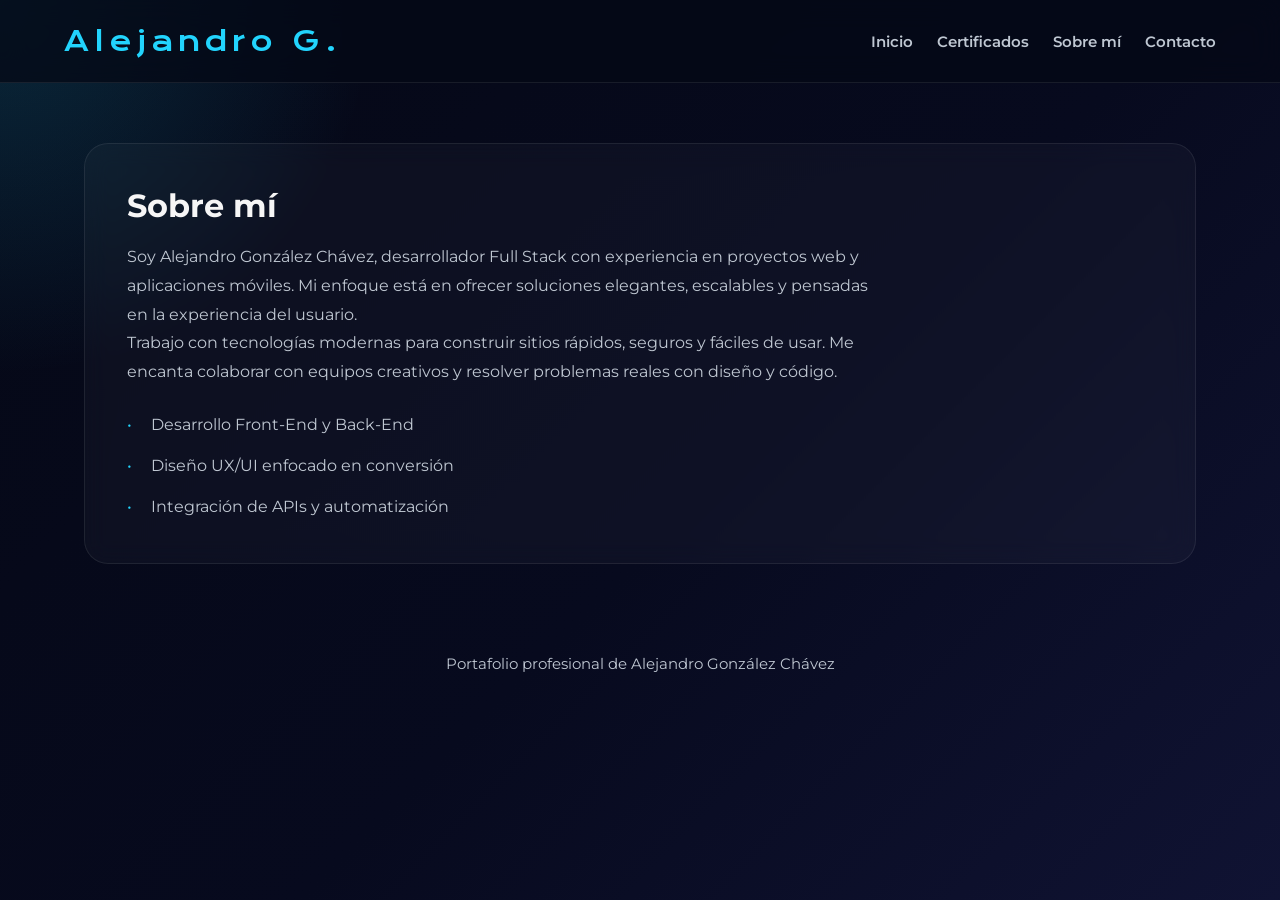
==== about.html @ f38d643a "Initial portfolio upload" ====
<!DOCTYPE html>
<html lang="es">

<head>
    <meta charset="UTF-8">
    <meta name="viewport" content="width=device-width, initial-scale=1.0">
    <title>Sobre mí | Alejandro González Chávez</title>
    <link rel="stylesheet" href="./css/style-portafolio.css">
</head>

<body>
    <header class="header">
        <div class="header-container">
            <a class="brand" href="index.html">Alejandro G.</a>
            <nav class="header-menu">
                <a class="header-menu-link" href="index.html">Inicio</a>
                <a class="header-menu-link" href="certificados.html">Certificados</a>
                <a class="header-menu-link" href="about.html">Sobre mí</a>
                <a class="header-menu-link" href="index.html#contacto">Contacto</a>
            </nav>
        </div>
    </header>

    <main>
        <section class="acerca">
            <h2>Sobre mí</h2>
            <p>Soy Alejandro González Chávez, desarrollador Full Stack con experiencia en proyectos web y aplicaciones móviles. Mi enfoque está en ofrecer soluciones elegantes, escalables y pensadas en la experiencia del usuario.</p>
            <p>Trabajo con tecnologías modernas para construir sitios rápidos, seguros y fáciles de usar. Me encanta colaborar con equipos creativos y resolver problemas reales con diseño y código.</p>
            <ul>
                <li>Desarrollo Front-End y Back-End</li>
                <li>Diseño UX/UI enfocado en conversión</li>
                <li>Integración de APIs y automatización</li>
            </ul>
        </section>
    </main>

    <footer class="footer">
        <p>Portafolio profesional de Alejandro González Chávez</p>
    </footer>
</body>

</html>
---- css/style-portafolio.css ----
@import url('https://fonts.googleapis.com/css2?family=Krona+One&family=Montserrat:wght@400;500;600;700;800&display=swap');

:root {
    --bg-primary: #050816;
    --bg-secondary: #101333;
    --surface: rgba(255, 255, 255, 0.06);
    --text-primary: #f6f6f6;
    --text-secondary: #bfc7d2;
    --accent: #22d4fd;
    --accent-strong: #44e0ff;
    --border: rgba(255, 255, 255, 0.12);
    --radius: 24px;
    --shadow: 0 22px 70px rgba(0, 0, 0, 0.35);
    --font-sans: 'Montserrat', sans-serif;
    --font-display: 'Krona One', sans-serif;
}

* {
    margin: 0;
    padding: 0;
    box-sizing: border-box;
}

html {
    scroll-behavior: smooth;
}

body {
    min-height: 100vh;
    font-family: var(--font-sans);
    background: radial-gradient(circle at top left, rgba(34, 212, 253, 0.16), transparent 24%),
        linear-gradient(135deg, #050816 0%, #070a1e 55%, #101333 100%);
    color: var(--text-primary);
}

a {
    color: inherit;
    text-decoration: none;
}

img {
    max-width: 100%;
    display: block;
}

button,
input,
textarea,
a {
    outline: none;
}

.header {
    width: 100%;
    padding: 24px 5%;
    position: sticky;
    top: 0;
    z-index: 10;
    backdrop-filter: blur(14px);
    background: rgba(5, 8, 22, 0.75);
    border-bottom: 1px solid rgba(255, 255, 255, 0.08);
}

.header-container {
    max-width: 1240px;
    margin: 0 auto;
    display: flex;
    align-items: center;
    justify-content: space-between;
    gap: 20px;
}

.brand {
    font-family: var(--font-display);
    font-size: 1.7rem;
    letter-spacing: 0.18em;
    color: var(--accent);
}

.header-menu {
    display: flex;
    flex-wrap: wrap;
    gap: 24px;
    align-items: center;
}

.header-menu-link {
    font-size: 0.95rem;
    font-weight: 600;
    color: var(--text-secondary);
    transition: color 0.25s ease;
}

.header-menu-link:hover {
    color: var(--accent);
}

main {
    max-width: 1240px;
    margin: 0 auto;
    padding: 60px 5% 60px;
    display: flex;
    flex-direction: column;
    gap: 64px;
}

.hero {
    display: grid;
    grid-template-columns: 1.1fr 0.9fr;
    align-items: center;
    gap: 64px;
}

.hero-texto {
    display: flex;
    flex-direction: column;
    gap: 24px;
}

.hero-rol {
    color: var(--accent);
    font-weight: 700;
    letter-spacing: 0.16em;
    text-transform: uppercase;
    font-size: 0.9rem;
}

.hero h1 {
    font-size: clamp(2.8rem, 4vw, 4.8rem);
    line-height: 1.05;
    font-family: var(--font-display);
    letter-spacing: -0.04em;
}

.hero h1 strong {
    color: var(--accent);
}

.hero-texto p {
    max-width: 680px;
    color: var(--text-secondary);
    font-size: 1.05rem;
    line-height: 1.85;
}

.hero-botones {
    display: flex;
    flex-wrap: wrap;
    gap: 18px;
}

.boton {
    display: inline-flex;
    align-items: center;
    justify-content: center;
    min-width: 180px;
    padding: 14px 24px;
    border-radius: 999px;
    font-weight: 700;
    transition: transform 0.3s ease, background 0.3s ease;
}

.boton-principal {
    background: var(--accent);
    color: #050816;
}

.boton-secundario {
    border: 1px solid rgba(255, 255, 255, 0.18);
    color: var(--text-primary);
    background: rgba(255, 255, 255, 0.05);
}

.boton:hover {
    transform: translateY(-2px);
}



.hero-destacados {
    display: grid;
    grid-template-columns: repeat(3, minmax(140px, 1fr));
    gap: 16px;
}

.hero-destacados div {
    padding: 20px;
    background: rgba(255, 255, 255, 0.04);
    border: 1px solid rgba(255, 255, 255, 0.08);
    border-radius: 24px;
}

.hero-destacados strong {
    display: block;
    font-size: 1.4rem;
    margin-bottom: 8px;
    color: var(--text-primary);
}

.hero-destacados span {
    color: var(--text-secondary);
    font-size: 0.95rem;
    line-height: 1.5;
}

.hero-imagen {
    display: flex;
    justify-content: center;
}

.hero-imagen img {
    width: min(100%, 520px);
    border-radius: 32px;
    border: 1px solid rgba(255, 255, 255, 0.12);
    box-shadow: var(--shadow);
}

.servicios,
.acerca,
.contacto {
    background: rgba(255, 255, 255, 0.03);
    border: 1px solid rgba(255, 255, 255, 0.08);
    border-radius: var(--radius);
    padding: 42px;
    backdrop-filter: blur(12px);
}

.servicios h2,
.acerca h2,
.contacto h2 {
    font-size: 2rem;
    margin-bottom: 18px;
}

.servicios p,
.acerca p,
.contacto p {
    color: var(--text-secondary);
    font-size: 1rem;
    line-height: 1.8;
    max-width: 760px;
}

.servicios-grid {
    margin-top: 32px;
    display: grid;
    grid-template-columns: repeat(3, minmax(240px, 1fr));
    gap: 24px;
}

.servicio-card {
    padding: 28px;
    background: rgba(255, 255, 255, 0.06);
    border: 1px solid rgba(255, 255, 255, 0.08);
    border-radius: 28px;
    min-height: 240px;
}

.servicio-card h3 {
    margin-bottom: 14px;
    color: var(--accent);
    font-size: 1.3rem;
}

.servicio-card p {
    color: var(--text-secondary);
    line-height: 1.9;
}

.acerca ul {
    margin-top: 24px;
    display: grid;
    gap: 12px;
    list-style: none;
    padding-left: 0;
}

.acerca li {
    position: relative;
    padding-left: 24px;
    color: var(--text-secondary);
    line-height: 1.8;
}

.acerca li::before {
    content: '•';
    position: absolute;
    left: 0;
    top: 0;
    color: var(--accent);
}

.certificados-list {
    margin-top: 24px;
    display: grid;
    gap: 12px;
    list-style: none;
    padding-left: 0;
}

.contacto-card {
    max-width: 760px;
}

/* Tarjetas de certificados */
.certificados-cards {
    margin-top: 18px;
    display: grid;
    grid-template-columns: repeat(auto-fit, minmax(220px, 1fr));
    gap: 14px;
}

.certificado-card {
    display: block;
    padding: 18px;
    border-radius: 14px;
    background: linear-gradient(180deg, rgba(255,255,255,0.02), rgba(255,255,255,0.01));
    border: 1px solid rgba(255,255,255,0.06);
    color: var(--text-primary);
    transition: transform 0.18s ease, box-shadow 0.18s ease, border-color 0.18s ease;
}

.certificado-card h4 {
    margin: 0;
    font-size: 1rem;
    color: var(--text-primary);
}

.certificado-card:hover {
    transform: translateY(-6px);
    box-shadow: 0 18px 40px rgba(4,10,30,0.5);
    border-color: rgba(34,212,253,0.25);
}

/* Filtros de certificados */
.certificados-filtros {
    display: flex;
    gap: 10px;
    flex-wrap: wrap;
    margin: 18px 0 10px;
}

.filtro {
    background: rgba(255,255,255,0.03);
    color: var(--text-secondary);
    border: 1px solid rgba(255,255,255,0.06);
    padding: 8px 14px;
    border-radius: 999px;
    cursor: pointer;
    font-weight: 600;
    transition: background .18s ease, color .18s ease, transform .12s ease;
}

.filtro:hover { transform: translateY(-3px); }

.filtro.active {
    background: linear-gradient(90deg,var(--accent),var(--accent-strong));
    color: #021024;
    border-color: rgba(34,212,253,0.28);
}

.servicio-seccion { display: block; }
.servicio-seccion.hidden { display: none; }

.imagen-principal {
    width: 40%;
    height: auto;
    border-radius: 50% 50%;
    object-fit: cover;
     object-position: center;
    aspect-ratio: 1 / 1;
    border: 4px solid var(--color-terciario);
    box-shadow: 0 0 20px rgba(34, 212, 253, 0.3); /* Sombra azul */
}

/* Unificar listas con tarjetas: hace que los elementos de lista tengan aspecto de tarjeta */
.certificados-list {
    list-style: none;
    padding: 0;
    margin: 0;
    display: grid;
    gap: 12px;
}

.certificados-list li {
    position: relative;
    padding: 12px 16px;
    border-radius: 12px;
    background: linear-gradient(180deg, rgba(255,255,255,0.015), rgba(255,255,255,0.01));
    border: 1px solid rgba(255,255,255,0.04);
    color: var(--text-primary);
    border-left: 4px solid rgba(34,212,253,0.06);
    transition: border-color .16s ease, transform .12s ease;
}

.certificados-list li:hover {
    border-left-color: rgba(34,212,253,0.22);
    transform: translateY(-3px);
}

.certificados-list li a { display:block; color:inherit; font-weight:600; }

.certificados-inline {
    margin-top: 12px;
    display: grid;
    grid-template-columns: repeat(auto-fit, minmax(220px, 1fr));
    gap: 12px;
}

/* Otros certificados (imágenes) */
.otros-certificados {
    margin-top: 14px;
    display: grid;
    grid-template-columns: repeat(auto-fit, minmax(260px, 1fr));
    gap: 16px;
}

.certificado-fig {
    padding: 12px;
    border-radius: 14px;
    background: rgba(255,255,255,0.02);
    border: 1px solid rgba(255,255,255,0.04);
    display: flex;
    flex-direction: column;
    gap: 10px;
    align-items: center;
}

.certificado-image {
    width: 100%;
    height: auto;
    border-radius: 8px;
    box-shadow: 0 12px 30px rgba(0,0,0,0.45);
}

.certificado-fig figcaption {
    color: var(--text-secondary);
    font-size: 0.95rem;
    text-align: center;
}

/* Lightbox / modal styles */
.lightbox {
    position: fixed;
    inset: 0;
    display: grid;
    place-items: center;
    z-index: 9999;
}

.lightbox.hidden { display: none; }

.lightbox-backdrop {
    position: absolute;
    inset: 0;
    background: rgba(2,8,20,0.7);
    backdrop-filter: blur(6px);
}

.lightbox-content {
    position: relative;
    max-width: 92vw;
    max-height: 92vh;
    padding: 18px;
    border-radius: 12px;
    z-index: 2;
    display: flex;
    flex-direction: column;
    gap: 12px;
    align-items: center;
}

.lightbox-img { max-width: 90vw; max-height: 72vh; border-radius: 8px; }

.lightbox-close {
    position: absolute;
    right: 8px;
    top: 8px;
    background: rgba(0,0,0,0.45);
    color: #fff;
    border: none;
    font-size: 1.4rem;
    line-height: 1;
    width: 36px;
    height: 36px;
    border-radius: 8px;
    cursor: pointer;
}

.lightbox-caption { color: var(--text-secondary); font-size: 0.95rem; text-align:center; max-width:90vw; }

.contacto-enlaces {
    margin-top: 26px;
    display: grid;
    gap: 16px;
}

.contacto-linea {
    display: inline-flex;
    align-items: center;
    padding: 16px 20px;
    border-radius: 18px;
    border: 1px solid rgba(255, 255, 255, 0.12);
    background: rgba(255, 255, 255, 0.04);
    color: var(--text-primary);
    font-weight: 600;
    transition: background 0.25s ease, border-color 0.25s ease;
}

.contacto-linea:hover {
    background: rgba(34, 212, 253, 0.14);
    border-color: rgba(34, 212, 253, 0.35);
}

.footer {
    text-align: center;
    padding: 30px 20px 40px;
    color: var(--text-secondary);
    font-size: 0.95rem;
}

@media (max-width: 1024px) {
    .hero {
        grid-template-columns: 1fr;
    }

    .hero-imagen {
        order: -1;
    }

    .servicios-grid {
        grid-template-columns: 1fr 1fr;
    }
}

@media (max-width: 768px) {
    .header-container {
        flex-direction: column;
        align-items: flex-start;
    }

    .header-menu {
        width: 100%;
        justify-content: space-between;
    }

    main {
        padding: 24px 5% 48px;
        gap: 48px;
    }

    .hero-destacados {
        grid-template-columns: 1fr;
    }

    .servicios-grid {
        grid-template-columns: 1fr;
    }
}

@media (max-width: 520px) {
    .header {
        padding: 18px 4%;
    }

    .proyectos-cta .boton-principal {
        top: 14px;
        right: 12px;
        padding: 10px 14px;
    }

    .hero-botones {
        flex-direction: column;
    }

    .boton {
        width: 100%;
    }

    .hero h1 {
        font-size: 2.5rem;
    }

    .servicios,
    .acerca,
    .contacto {
        padding: 28px;
    }
}
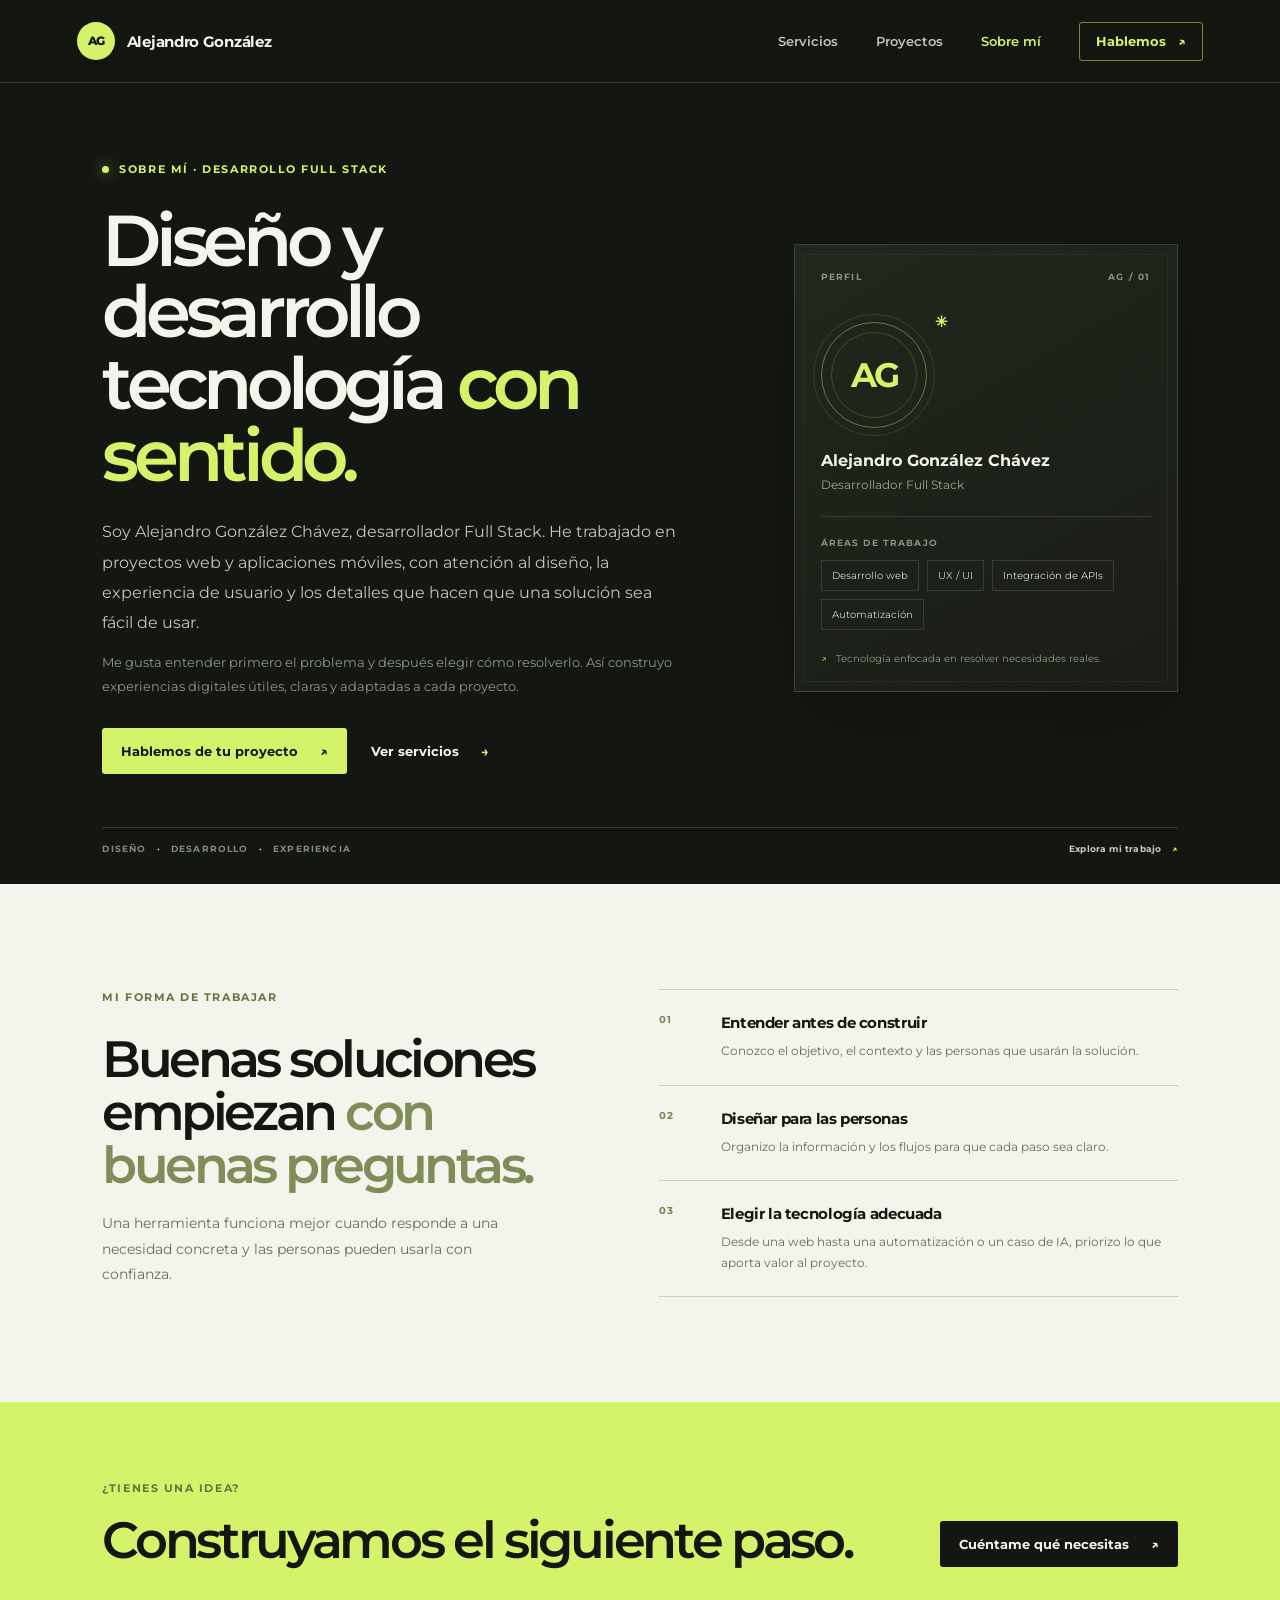
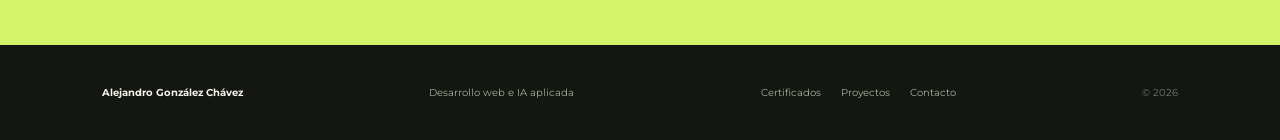
==== commit a3d3da93: "Align about page with services landing page" ====
--- a/about.html
+++ b/about.html
@@ -1,42 +1,62 @@
-<!DOCTYPE html>
+﻿<!DOCTYPE html>
 <html lang="es">
-
 <head>
     <meta charset="UTF-8">
     <meta name="viewport" content="width=device-width, initial-scale=1.0">
+    <meta name="description" content="Conoce a Alejandro González Chávez, desarrollador Full Stack con enfoque en desarrollo web, UX/UI e integración de soluciones digitales.">
+    <meta name="theme-color" content="#141711">
     <title>Sobre mí | Alejandro González Chávez</title>
     <link rel="stylesheet" href="./css/style-portafolio.css">
 </head>
-
-<body>
-    <header class="header">
+<body class="home-page about-page">
+    <header class="header home-header">
         <div class="header-container">
-            <a class="brand" href="index.html">Alejandro G.</a>
-            <nav class="header-menu">
-                <a class="header-menu-link" href="index.html">Inicio</a>
-                <a class="header-menu-link" href="certificados.html">Certificados</a>
-                <a class="header-menu-link" href="about.html">Sobre mí</a>
-                <a class="header-menu-link" href="index.html#contacto">Contacto</a>
+            <a class="brand" href="index.html" aria-label="Alejandro González, inicio"><span class="brand-mark">AG</span><span class="brand-name">Alejandro González</span></a>
+            <nav class="header-menu" aria-label="Navegación principal">
+                <a class="header-menu-link" href="index.html#servicios">Servicios</a>
+                <a class="header-menu-link" href="index.html#proyectos">Proyectos</a>
+                <a class="header-menu-link about-current" href="about.html" aria-current="page">Sobre mí</a>
+                <a class="header-cta" href="index.html#contacto">Hablemos <span aria-hidden="true">↗</span></a>
             </nav>
         </div>
     </header>
 
-    <main>
-        <section class="acerca">
-            <h2>Sobre mí</h2>
-            <p>Soy Alejandro González Chávez, desarrollador Full Stack con experiencia en proyectos web y aplicaciones móviles. Mi enfoque está en ofrecer soluciones elegantes, escalables y pensadas en la experiencia del usuario.</p>
-            <p>Trabajo con tecnologías modernas para construir sitios rápidos, seguros y fáciles de usar. Me encanta colaborar con equipos creativos y resolver problemas reales con diseño y código.</p>
-            <ul>
-                <li>Desarrollo Front-End y Back-End</li>
-                <li>Diseño UX/UI enfocado en conversión</li>
-                <li>Integración de APIs y automatización</li>
-            </ul>
+    <main class="about-main">
+        <section class="about-hero" aria-labelledby="about-title">
+            <div class="about-copy">
+                <p class="eyebrow"><span class="status-dot" aria-hidden="true"></span> Sobre mí · Desarrollo Full Stack</p>
+                <h1 id="about-title">Diseño y desarrollo tecnología <span>con sentido.</span></h1>
+                <p class="about-lede">Soy Alejandro González Chávez, desarrollador Full Stack. He trabajado en proyectos web y aplicaciones móviles, con atención al diseño, la experiencia de usuario y los detalles que hacen que una solución sea fácil de usar.</p>
+                <p class="about-support">Me gusta entender primero el problema y después elegir cómo resolverlo. Así construyo experiencias digitales útiles, claras y adaptadas a cada proyecto.</p>
+                <div class="about-actions">
+                    <a class="button button-primary" href="index.html#contacto">Hablemos de tu proyecto <span aria-hidden="true">↗</span></a>
+                    <a class="button button-quiet" href="index.html#servicios">Ver servicios <span aria-hidden="true">→</span></a>
+                </div>
+            </div>
+            <aside class="about-profile" aria-label="Áreas de trabajo">
+                <div class="profile-top"><span>PERFIL</span><span>AG / 01</span></div>
+                <div class="profile-monogram" aria-hidden="true">AG<span>✳</span></div>
+                <p class="profile-name">Alejandro González Chávez</p>
+                <p class="profile-role">Desarrollador Full Stack</p>
+                <div class="profile-divider"></div>
+                <p class="profile-label">ÁREAS DE TRABAJO</p>
+                <ul class="profile-tags"><li>Desarrollo web</li><li>UX / UI</li><li>Integración de APIs</li><li>Automatización</li></ul>
+                <p class="profile-note"><span aria-hidden="true">↗</span> Tecnología enfocada en resolver necesidades reales.</p>
+            </aside>
+            <div class="about-bottom"><span>DISEÑO <b>·</b> DESARROLLO <b>·</b> EXPERIENCIA</span><a href="proyectos.html">Explora mi trabajo <span aria-hidden="true">↗</span></a></div>
         </section>
+
+        <section class="about-principles" aria-labelledby="principles-title">
+            <div class="principles-intro"><p class="eyebrow">Mi forma de trabajar</p><h2 id="principles-title">Buenas soluciones empiezan <span>con buenas preguntas.</span></h2><p>Una herramienta funciona mejor cuando responde a una necesidad concreta y las personas pueden usarla con confianza.</p></div>
+            <div class="principles-list">
+                <article class="principle"><span class="principle-index">01</span><div><h3>Entender antes de construir</h3><p>Conozco el objetivo, el contexto y las personas que usarán la solución.</p></div></article>
+                <article class="principle"><span class="principle-index">02</span><div><h3>Diseñar para las personas</h3><p>Organizo la información y los flujos para que cada paso sea claro.</p></div></article>
+                <article class="principle"><span class="principle-index">03</span><div><h3>Elegir la tecnología adecuada</h3><p>Desde una web hasta una automatización o un caso de IA, priorizo lo que aporta valor al proyecto.</p></div></article>
+            </div>
+        </section>
+
+        <section class="about-contact"><div><p class="eyebrow">¿Tienes una idea?</p><h2>Construyamos el siguiente paso.</h2></div><a class="button button-light" href="index.html#contacto">Cuéntame qué necesitas <span aria-hidden="true">↗</span></a></section>
     </main>
-
-    <footer class="footer">
-        <p>Portafolio profesional de Alejandro González Chávez</p>
-    </footer>
+    <footer class="home-footer"><a class="footer-brand" href="index.html">Alejandro González Chávez</a><span>Desarrollo web e IA aplicada</span><nav aria-label="Enlaces del pie de página"><a href="certificados.html">Certificados</a><a href="proyectos.html">Proyectos</a><a href="index.html#contacto">Contacto</a></nav><span class="footer-copy">© 2026</span></footer>
 </body>
-
-</html>+</html>
--- a/css/style-portafolio.css
+++ b/css/style-portafolio.css
@@ -587,3 +587,317 @@
         padding: 28px;
     }
 }
+
+/* Landing de servicios */
+.home-page {
+    --home-ink: #141711;
+    --home-paper: #f3f4ec;
+    --home-muted: #a7ad9e;
+    --home-acid: #d4f36a;
+    --home-line: rgba(243, 244, 236, .14);
+    background: var(--home-ink);
+    color: var(--home-paper);
+    font-family: 'Montserrat', sans-serif;
+}
+.home-page html { scroll-behavior: smooth; }
+.home-page a:focus-visible { outline: 2px solid var(--home-acid); outline-offset: 4px; }
+.home-page .header { padding: 0 6%; background: rgba(20, 23, 17, .9); border-bottom: 1px solid var(--home-line); backdrop-filter: blur(18px); }
+.home-page .header-container { max-width: 1320px; min-height: 82px; }
+.home-page .brand { display: inline-flex; align-items: center; gap: 12px; color: var(--home-paper); font-family: 'Montserrat', sans-serif; font-size: .95rem; letter-spacing: -.02em; }
+.brand-mark { display: grid; width: 38px; height: 38px; place-items: center; border-radius: 50%; background: var(--home-acid); color: var(--home-ink); font-size: .74rem; font-weight: 800; letter-spacing: -.06em; }
+.brand-name { font-weight: 700; }
+.home-page .header-menu { gap: clamp(16px, 3vw, 38px); }
+.home-page .header-menu-link { color: #c0c5b7; font-size: .82rem; transition: color 160ms ease; }
+.home-page .header-menu-link:hover { color: var(--home-acid); }
+.header-cta { display: inline-flex; gap: 12px; align-items: center; padding: 11px 16px; border: 1px solid rgba(212, 243, 106, .5); border-radius: 3px; color: var(--home-acid); font-size: .8rem; font-weight: 700; transition: background 160ms ease, color 160ms ease; }
+.header-cta:hover { background: var(--home-acid); color: var(--home-ink); }
+.home-page main.home-main { display: flex; max-width: none; margin: 0; padding: 0; gap: 0; flex-direction: column; }
+.sales-hero { position: relative; display: grid; grid-template-columns: minmax(0, 1.02fr) minmax(430px, .98fr); align-items: center; gap: clamp(48px, 8vw, 128px); max-width: 1440px; width: 100%; min-height: 670px; margin: 0 auto; padding: 90px 8% 104px; overflow: hidden; }
+.sales-hero::before { position: absolute; z-index: -1; top: 0; right: -15%; width: 72%; height: 100%; background: radial-gradient(ellipse at center, rgba(212, 243, 106, .085), transparent 68%); content: ''; pointer-events: none; }
+.hero-copy { position: relative; z-index: 1; max-width: 660px; }
+.eyebrow { display: flex; align-items: center; gap: 10px; margin-bottom: 26px; color: var(--home-acid); font-size: .69rem; font-weight: 700; letter-spacing: .14em; line-height: 1.6; text-transform: uppercase; }
+.status-dot, .visual-live i { width: 7px; height: 7px; border-radius: 50%; background: var(--home-acid); box-shadow: 0 0 14px rgba(212, 243, 106, .65); }
+.hero-copy h1 { max-width: 710px; font-family: 'Montserrat', sans-serif; font-size: clamp(3.1rem, 6.2vw, 6.2rem); font-weight: 600; letter-spacing: -.075em; line-height: .99; }
+.hero-copy h1 span { color: var(--home-acid); }
+.hero-lede { max-width: 580px; margin-top: 28px; color: #b9beb1; font-size: clamp(1rem, 1.25vw, 1.12rem); line-height: 1.8; }
+.hero-actions { display: flex; flex-wrap: wrap; align-items: center; gap: 18px 28px; margin-top: 34px; }
+.home-page .button { display: inline-flex; min-width: 0; align-items: center; justify-content: center; gap: 22px; padding: 15px 19px; border-radius: 3px; font-size: .82rem; font-weight: 700; transition: transform 160ms cubic-bezier(.23, 1, .32, 1), background 160ms ease, color 160ms ease; }
+.home-page .button:hover { transform: translateY(-2px); }
+.home-page .button:active { transform: scale(.98); }
+.home-page .button-primary { background: var(--home-acid); color: var(--home-ink); }
+.home-page .button-primary:hover { background: #e1ff8a; }
+.home-page .button-quiet { padding-left: 0; color: var(--home-paper); }
+.button-quiet span { color: var(--home-acid); }
+.hero-note { display: flex; align-items: center; gap: 12px; margin-top: 44px; color: #8c9384; font-size: .76rem; }
+.note-line { width: 29px; height: 1px; background: var(--home-acid); }
+.hero-visual { position: relative; min-height: 440px; padding: 31px; border: 1px solid rgba(243, 244, 236, .15); background: linear-gradient(145deg, rgba(40, 46, 33, .94), rgba(24, 28, 21, .96)); box-shadow: 0 30px 100px rgba(0, 0, 0, .25); }
+.hero-visual::before { position: absolute; inset: 8px; border: 1px solid rgba(243, 244, 236, .045); content: ''; pointer-events: none; }
+.visual-topline { display: flex; justify-content: space-between; gap: 12px; color: #858d79; font-size: .56rem; font-weight: 700; letter-spacing: .14em; }
+.visual-live { display: flex; align-items: center; gap: 8px; color: var(--home-acid); font-size: .52rem; }
+.visual-live i { width: 5px; height: 5px; }
+.visual-orbit { position: absolute; right: -82px; bottom: -90px; width: 250px; height: 250px; border: 1px solid rgba(212, 243, 106, .13); border-radius: 50%; pointer-events: none; }
+.orbit-two { right: -42px; bottom: -48px; width: 170px; height: 170px; }
+.flow-card { position: relative; z-index: 1; display: flex; align-items: center; gap: 14px; width: min(100%, 380px); min-height: 72px; padding: 14px 16px; border: 1px solid rgba(243, 244, 236, .11); background: #252a20; box-shadow: 0 14px 28px rgba(0, 0, 0, .15); }
+.flow-card > span:nth-child(2) { display: grid; gap: 6px; }
+.flow-card small { color: #909786; font-size: .53rem; font-weight: 700; letter-spacing: .13em; }
+.flow-card strong { color: #f0f2e9; font-size: .77rem; font-weight: 600; }
+.flow-icon { display: grid; width: 36px; height: 36px; flex: 0 0 auto; place-items: center; background: rgba(243, 244, 236, .07); color: #dfe5d3; font-size: 1.05rem; }
+.flow-trigger { margin: 38px 0 0 12px; }
+.flow-check { margin-left: auto; color: var(--home-acid); font-size: .9rem; }
+.flow-connector { height: 41px; margin-left: 41px; border-left: 1px dashed rgba(212, 243, 106, .48); }
+.flow-connector span { display: block; width: 6px; height: 6px; margin: 35px 0 0 -3px; border-radius: 50%; background: var(--home-acid); }
+.flow-ai { margin-left: 48px; border-color: rgba(212, 243, 106, .42); background: #303a23; }
+.icon-spark { background: var(--home-acid); color: #1c2412; }
+.flow-arrow { margin-left: auto; color: var(--home-acid); }
+.connector-split { margin-left: 77px; }
+.flow-outcomes { display: flex; align-items: center; gap: 14px; margin-left: 84px; }
+.flow-result { width: auto; min-height: 64px; padding: 12px; }
+.result-dot { width: 7px; height: 7px; border-radius: 50%; background: #a7d88b; box-shadow: 0 0 12px rgba(167, 216, 139, .5); }
+.human-chip { padding: 9px 11px; border: 1px solid rgba(243, 244, 236, .12); color: #b8c0aa; font-size: .61rem; white-space: nowrap; }
+.human-chip span { margin-right: 5px; color: var(--home-acid); }
+.visual-caption { position: absolute; right: 31px; bottom: 24px; left: 31px; color: #818a76; font-size: .65rem; letter-spacing: .025em; }
+.visual-star { position: absolute; color: var(--home-acid); }
+.star-a { top: 74px; right: 58px; font-size: 1.3rem; }
+.star-b { right: 27px; bottom: 96px; font-size: .7rem; }
+.hero-bottom { position: absolute; right: 8%; bottom: 31px; left: 8%; display: flex; justify-content: space-between; padding-top: 16px; border-top: 1px solid var(--home-line); color: #7e8577; font-size: .57rem; font-weight: 700; letter-spacing: .14em; }
+.hero-bottom b { padding: 0 7px; color: var(--home-acid); }
+.services-section, .work-section, .approach-section { padding: 112px max(8%, calc((100vw - 1200px) / 2)); }
+.services-section { background: var(--home-paper); color: var(--home-ink); }
+.home-page .services-section .eyebrow, .home-page .work-section .eyebrow, .home-page .approach-section .eyebrow, .home-page .contact-section .eyebrow { color: #687342; }
+.section-intro { display: grid; grid-template-columns: 1fr minmax(250px, .58fr); align-items: end; column-gap: 44px; margin-bottom: 48px; }
+.section-intro .eyebrow { grid-column: 1 / -1; margin-bottom: 16px; }
+.section-intro h2, .work-heading h2, .approach-head h2, .contact-copy h2 { font-size: clamp(2.4rem, 4.3vw, 4.5rem); font-weight: 600; letter-spacing: -.07em; line-height: 1.02; }
+.section-intro h2 span { color: #818d59; }
+.section-intro > p:last-child { max-width: 390px; padding-bottom: 5px; color: #676d61; font-size: .91rem; line-height: 1.8; }
+.service-grid { display: grid; grid-template-columns: repeat(3, minmax(0, 1fr)); border-top: 1px solid #cfd2c5; border-bottom: 1px solid #cfd2c5; }
+.service-card { min-height: 390px; padding: 27px 26px 29px; border: 0; border-right: 1px solid #cfd2c5; border-radius: 0; background: transparent; }
+.service-card:first-child { padding-left: 0; }
+.service-card:last-child { padding-right: 0; border-right: 0; }
+.service-card-top { display: flex; align-items: center; justify-content: space-between; margin-bottom: 36px; }
+.service-number { color: #777d6e; font-size: .57rem; font-weight: 700; letter-spacing: .12em; }
+.service-symbol { display: grid; width: 34px; height: 34px; place-items: center; border: 1px solid #c9cdbd; border-radius: 50%; color: #596540; font-size: 1rem; }
+.service-spark { border-color: #a8b581; background: #dce9b5; }
+.service-card h3 { margin-bottom: 14px; color: var(--home-ink); font-size: 1.24rem; letter-spacing: -.04em; }
+.service-card p { min-height: 91px; color: #61675a; font-size: .82rem; line-height: 1.75; }
+.service-card ul { display: grid; gap: 10px; margin: 24px 0 28px; list-style: none; }
+.service-card li { position: relative; padding-left: 17px; color: #454b40; font-size: .72rem; line-height: 1.5; }
+.service-card li::before { position: absolute; left: 0; color: #75854a; content: '↗'; }
+.text-link { display: inline-flex; align-items: center; gap: 12px; color: #303827; font-size: .73rem; font-weight: 700; }
+.text-link span { color: #778b45; transition: transform 160ms ease; }
+.text-link:hover span { transform: translateX(3px); }
+.service-footnote { display: flex; gap: 12px; align-items: flex-start; max-width: 770px; margin-top: 25px; color: #71776a; font-size: .7rem; line-height: 1.7; }
+.service-footnote span { color: #748746; }
+.work-section { background: #191d16; }
+.work-heading { display: flex; align-items: end; justify-content: space-between; gap: 30px; margin-bottom: 43px; }
+.work-heading .eyebrow { margin-bottom: 17px; }
+.work-heading h2 { font-size: clamp(2.4rem, 4vw, 4.1rem); }
+.home-page .work-section .eyebrow { color: var(--home-acid); }
+.work-all { flex: 0 0 auto; padding-bottom: 5px; color: var(--home-paper); }
+.work-grid { display: grid; grid-template-columns: 1.15fr 1fr 1fr; gap: 20px; }
+.work-card { min-width: 0; }
+.work-image { position: relative; display: grid; height: clamp(180px, 20vw, 270px); place-items: center; overflow: hidden; background: #292e24; }
+.work-image img { width: 100%; height: 100%; object-fit: cover; transition: transform 300ms cubic-bezier(.23, 1, .32, 1); }
+.work-card:hover .work-image img { transform: scale(1.025); }
+.work-culturama .work-image img { object-fit: contain; padding: 14px; }
+.work-focus .work-image img, .work-video .work-image img { object-fit: cover; }
+.work-open { position: absolute; top: 13px; right: 13px; display: grid; width: 32px; height: 32px; place-items: center; background: var(--home-acid); color: #1a1e15; opacity: 0; transform: translateY(4px); transition: opacity 160ms ease, transform 160ms ease; }
+.work-card:hover .work-open, .work-card:focus-visible .work-open { opacity: 1; transform: translateY(0); }
+.work-meta { display: flex; justify-content: space-between; padding-top: 17px; }
+.work-type { color: #929a88; font-size: .54rem; font-weight: 700; letter-spacing: .1em; }
+.work-meta h3 { margin-top: 7px; color: #f0f2e9; font-size: 1.02rem; font-weight: 600; }
+.work-year { color: var(--home-acid); font-size: .65rem; }
+.approach-section { background: #e7eadf; color: var(--home-ink); }
+.approach-head { max-width: 680px; }
+.approach-head h2 { max-width: 650px; font-size: clamp(2.4rem, 4vw, 4rem); }
+.approach-head > p:last-child { margin-top: 19px; color: #666d5e; font-size: .88rem; line-height: 1.7; }
+.steps-grid { display: grid; grid-template-columns: repeat(3, minmax(0, 1fr)); margin-top: 54px; border-top: 1px solid #c5cabc; }
+.step-card { padding: 24px 28px 12px 0; }
+.step-card + .step-card { padding-left: 28px; border-left: 1px solid #c5cabc; }
+.step-index { display: inline-block; margin-bottom: 36px; color: #748546; font-size: .65rem; font-weight: 700; letter-spacing: .1em; }
+.step-card h3 { margin-bottom: 11px; font-size: 1.12rem; letter-spacing: -.035em; }
+.step-card p { max-width: 290px; color: #656c5d; font-size: .79rem; line-height: 1.75; }
+.contact-section { position: relative; display: grid; grid-template-columns: 1fr auto; align-items: end; gap: 45px; min-height: 390px; padding: 95px max(8%, calc((100vw - 1200px) / 2)); overflow: hidden; background: var(--home-acid); color: var(--home-ink); }
+.home-page .contact-section .eyebrow { color: #47542b; }
+.contact-copy { position: relative; z-index: 1; }
+.contact-copy h2 { font-size: clamp(2.8rem, 5.3vw, 5.1rem); }
+.contact-copy h2 span { color: #687641; }
+.contact-copy > p:last-child { max-width: 490px; margin-top: 20px; color: #414a2d; font-size: .9rem; line-height: 1.75; }
+.contact-actions { position: relative; z-index: 1; display: grid; justify-items: start; gap: 15px; padding-bottom: 5px; }
+.home-page .button-light { background: var(--home-ink); color: var(--home-paper); }
+.home-page .button-light:hover { background: #303727; }
+.contact-email { color: #414a2d; font-size: .68rem; }
+.contact-email:hover { text-decoration: underline; text-underline-offset: 3px; }
+.contact-orb { position: absolute; right: 24%; bottom: -280px; width: 520px; height: 520px; border: 1px solid rgba(20, 23, 17, .12); border-radius: 50%; pointer-events: none; }
+.contact-orb::before, .contact-orb::after { position: absolute; inset: 44px; border: 1px solid rgba(20, 23, 17, .1); border-radius: inherit; content: ''; }
+.contact-orb::after { inset: 100px; }
+.contact-index { position: absolute; top: 34px; right: 6%; color: rgba(20, 23, 17, .42); font-size: .57rem; font-weight: 700; letter-spacing: .11em; }
+.contact-index span { padding: 0 6px; }
+.home-footer { display: flex; min-height: 95px; align-items: center; justify-content: space-between; gap: 20px; padding: 23px 8%; color: #a6ad9c; font-size: .64rem; }
+.footer-brand { color: var(--home-paper); font-weight: 700; }
+.home-footer nav { display: flex; gap: 20px; }
+.home-footer nav a:hover { color: var(--home-acid); }
+.footer-copy { color: #70786a; }
+@media (max-width: 1000px) {
+    .sales-hero { grid-template-columns: 1fr; gap: 56px; padding-top: 80px; }
+    .hero-copy { max-width: 760px; }
+    .hero-visual { width: min(100%, 610px); margin: 0 auto; }
+    .service-card { padding-right: 18px; padding-left: 18px; }
+    .service-card p { min-height: 118px; }
+    .work-grid { grid-template-columns: repeat(2, minmax(0, 1fr)); }
+    .work-card:first-child { grid-column: 1 / -1; }
+    .work-card:first-child .work-image { height: 310px; }
+}
+@media (max-width: 700px) {
+    .home-page .header { padding: 0 5%; }
+    .home-page .header-container { min-height: 70px; flex-direction: row; align-items: center; }
+    .brand-name { font-size: .82rem; }
+    .home-page .header-menu { width: auto; justify-content: flex-end; gap: 15px; }
+    .home-page .header-menu-link { display: none; }
+    .header-cta { padding: 10px 12px; font-size: .7rem; }
+    .sales-hero { min-height: auto; gap: 43px; padding: 76px 6% 92px; }
+    .hero-copy h1 { font-size: clamp(3rem, 12vw, 5rem); }
+    .hero-lede { margin-top: 22px; font-size: .94rem; }
+    .hero-actions { align-items: flex-start; flex-direction: column; gap: 7px; margin-top: 27px; }
+    .home-page .button-quiet { padding-left: 18px; }
+    .hero-note { margin-top: 30px; font-size: .68rem; }
+    .hero-visual { min-height: 376px; padding: 24px 17px; }
+    .visual-topline { font-size: .48rem; }
+    .visual-live { font-size: .44rem; }
+    .flow-trigger { margin-top: 34px; margin-left: 0; }
+    .flow-ai { margin-left: 25px; }
+    .connector-split { margin-left: 49px; }
+    .flow-outcomes { gap: 8px; margin-left: 52px; }
+    .flow-card { gap: 10px; padding: 12px; }
+    .flow-card strong { font-size: .68rem; }
+    .flow-card small { font-size: .46rem; }
+    .flow-result { padding: 10px; }
+    .human-chip { padding: 8px; font-size: .54rem; }
+    .visual-caption { right: 17px; left: 17px; font-size: .6rem; }
+    .hero-bottom { right: 6%; left: 6%; font-size: .48rem; letter-spacing: .08em; }
+    .services-section, .work-section, .approach-section { padding: 78px 6%; }
+    .section-intro { grid-template-columns: 1fr; row-gap: 18px; margin-bottom: 35px; }
+    .section-intro h2, .work-heading h2, .approach-head h2 { font-size: clamp(2.35rem, 9vw, 3.6rem); }
+    .section-intro > p:last-child { max-width: 500px; }
+    .service-grid { grid-template-columns: 1fr; }
+    .service-card, .service-card:first-child, .service-card:last-child { min-height: 0; padding: 25px 0 29px; border-right: 0; border-bottom: 1px solid #cfd2c5; }
+    .service-card:last-child { border-bottom: 0; }
+    .service-card-top { margin-bottom: 24px; }
+    .service-card p { min-height: 0; }
+    .service-card ul { margin: 19px 0 22px; }
+    .work-heading { align-items: flex-start; flex-direction: column; gap: 20px; }
+    .work-grid { grid-template-columns: 1fr; gap: 27px; }
+    .work-card:first-child { grid-column: auto; }
+    .work-card:first-child .work-image, .work-image { height: min(62vw, 300px); }
+    .steps-grid { grid-template-columns: 1fr; margin-top: 38px; }
+    .step-card, .step-card + .step-card { padding: 21px 0; border-left: 0; border-bottom: 1px solid #c5cabc; }
+    .step-card:last-child { border-bottom: 0; }
+    .step-index { margin-bottom: 20px; }
+    .contact-section { grid-template-columns: 1fr; gap: 34px; min-height: 0; padding: 78px 6%; }
+    .contact-copy h2 { font-size: clamp(2.8rem, 11vw, 4.3rem); }
+    .contact-actions { gap: 13px; }
+    .contact-index { top: 22px; right: 6%; }
+    .contact-orb { right: -180px; bottom: -320px; }
+    .home-footer { display: grid; grid-template-columns: 1fr auto; gap: 12px; padding: 25px 6%; }
+    .home-footer nav { grid-row: 2; grid-column: 1 / -1; flex-wrap: wrap; }
+    .footer-copy { justify-self: end; }
+}
+@media (max-width: 380px) {
+    .hero-visual { min-height: 355px; padding: 19px 12px; }
+    .flow-card { gap: 8px; padding: 10px; }
+    .flow-icon { width: 30px; height: 30px; }
+    .flow-outcomes { margin-left: 40px; }
+    .flow-ai { margin-left: 18px; }
+    .connector-split { margin-left: 39px; }
+    .visual-caption { right: 12px; left: 12px; }
+}
+@media (prefers-reduced-motion: reduce) {
+    .home-page *, .home-page *::before, .home-page *::after { scroll-behavior: auto !important; animation-duration: .01ms !important; animation-iteration-count: 1 !important; transition-duration: .01ms !important; }
+}
+
+/* Ajustes de ritmo del hero y el diagrama */
+.sales-hero { padding-top: 52px; }
+.hero-copy h1 { font-size: clamp(3rem, 5vw, 5.4rem); }
+.hero-visual { min-height: 500px; }
+.flow-trigger { margin-top: 30px; }
+.flow-connector { height: 32px; }
+.flow-connector span { margin-top: 26px; }
+.flow-outcomes { gap: 12px; margin-left: 66px; }
+.flow-result { min-height: 64px; }
+.visual-caption { bottom: 17px; }
+@media (max-width: 700px) {
+    .sales-hero { padding-top: 58px; }
+    .hero-copy h1 { font-size: clamp(2.9rem, 10vw, 4.4rem); }
+    .hero-visual { min-height: 400px; }
+    .flow-outcomes { gap: 8px; margin-left: 44px; }
+}
+@media (max-width: 380px) {
+    .hero-visual { min-height: 380px; }
+    .flow-outcomes { gap: 6px; margin-left: 22px; }
+    .flow-result { padding: 9px; }
+    .flow-result strong { font-size: .62rem; }
+    .human-chip { padding: 7px 6px; font-size: .5rem; }
+}
+
+/* Página Sobre mí: misma identidad visual que la portada */
+.about-page .about-current { color: var(--home-acid); }
+.home-page main.about-main { display: flex; max-width: none; margin: 0; padding: 0; gap: 0; flex-direction: column; }
+.about-hero { position: relative; display: grid; grid-template-columns: minmax(0, 1.08fr) minmax(330px, .72fr); align-items: center; gap: clamp(48px, 9vw, 140px); max-width: 1440px; width: 100%; min-height: 650px; margin: 0 auto; padding: 78px 8% 110px; }
+.about-copy { max-width: 720px; }
+.about-copy h1 { max-width: 740px; font-size: clamp(3rem, 5.6vw, 5.6rem); font-weight: 600; letter-spacing: -.075em; line-height: 1; }
+.about-copy h1 span { color: var(--home-acid); }
+.about-lede { max-width: 640px; margin-top: 25px; color: #c1c6b8; font-size: 1.02rem; line-height: 1.85; }
+.about-support { max-width: 600px; margin-top: 13px; color: #8f9785; font-size: .84rem; line-height: 1.8; }
+.about-actions { display: flex; flex-wrap: wrap; align-items: center; gap: 12px 24px; margin-top: 30px; }
+.about-profile { position: relative; padding: 26px; border: 1px solid rgba(243, 244, 236, .15); background: linear-gradient(150deg, #22271d, #191d16); box-shadow: 0 28px 85px rgba(0, 0, 0, .18); }
+.about-profile::after { position: absolute; top: 9px; right: 9px; bottom: 9px; left: 9px; border: 1px solid rgba(243, 244, 236, .045); content: ''; pointer-events: none; }
+.profile-top { position: relative; z-index: 1; display: flex; justify-content: space-between; color: #8e9683; font-size: .57rem; font-weight: 700; letter-spacing: .13em; }
+.profile-monogram { position: relative; display: grid; width: 106px; height: 106px; place-items: center; margin: 40px 0 23px; border: 1px solid rgba(212, 243, 106, .4); border-radius: 50%; color: var(--home-acid); font-size: 2.1rem; font-weight: 700; letter-spacing: -.09em; }
+.profile-monogram::before, .profile-monogram::after { position: absolute; inset: 9px; border: 1px solid rgba(212, 243, 106, .18); border-radius: inherit; content: ''; }
+.profile-monogram::after { inset: -9px; border-color: rgba(212, 243, 106, .12); }
+.profile-monogram span { position: absolute; top: -11px; right: -19px; color: var(--home-acid); font-size: .95rem; }
+.profile-name { color: var(--home-paper); font-size: 1rem; font-weight: 700; }
+.profile-role { margin-top: 7px; color: #9ca493; font-size: .75rem; }
+.profile-divider { height: 1px; margin: 24px 0 20px; background: rgba(243, 244, 236, .12); }
+.profile-label { margin-bottom: 12px; color: #89917f; font-size: .55rem; font-weight: 700; letter-spacing: .13em; }
+.profile-tags { position: relative; z-index: 1; display: flex; flex-wrap: wrap; gap: 8px; list-style: none; }
+.profile-tags li { padding: 8px 10px; border: 1px solid rgba(243, 244, 236, .12); color: #d0d5c8; font-size: .65rem; }
+.profile-note { display: flex; gap: 9px; align-items: center; margin-top: 22px; color: #8e9683; font-size: .64rem; }
+.profile-note span { color: var(--home-acid); }
+.about-bottom { position: absolute; right: 8%; bottom: 30px; left: 8%; display: flex; justify-content: space-between; gap: 18px; padding-top: 15px; border-top: 1px solid var(--home-line); color: #838b7b; font-size: .56rem; font-weight: 700; letter-spacing: .13em; }
+.about-bottom b { padding: 0 6px; color: var(--home-acid); }
+.about-bottom a { color: #c8cebd; letter-spacing: .02em; }
+.about-bottom a span { padding-left: 8px; color: var(--home-acid); }
+.about-principles { display: grid; grid-template-columns: minmax(260px, .85fr) minmax(0, 1fr); gap: clamp(45px, 9vw, 140px); padding: 105px max(8%, calc((100vw - 1200px) / 2)); background: var(--home-paper); color: var(--home-ink); }
+.about-principles .eyebrow, .about-contact .eyebrow { color: #687342; }
+.principles-intro h2 { font-size: clamp(2.35rem, 4vw, 4rem); font-weight: 600; letter-spacing: -.07em; line-height: 1.03; }
+.principles-intro h2 span { color: #818d59; }
+.principles-intro > p:last-child { max-width: 400px; margin-top: 20px; color: #666d5e; font-size: .88rem; line-height: 1.8; }
+.principles-list { border-top: 1px solid #c9cebf; }
+.principle { display: grid; grid-template-columns: 48px 1fr; gap: 14px; padding: 23px 0; border-bottom: 1px solid #c9cebf; }
+.principle-index { color: #77864a; font-size: .63rem; font-weight: 700; letter-spacing: .1em; }
+.principle h3 { margin-bottom: 8px; font-size: .95rem; letter-spacing: -.025em; }
+.principle p { max-width: 460px; color: #656c5d; font-size: .78rem; line-height: 1.7; }
+.about-contact { display: flex; align-items: end; justify-content: space-between; gap: 30px; padding: 78px max(8%, calc((100vw - 1200px) / 2)); background: var(--home-acid); color: var(--home-ink); }
+.about-contact .eyebrow { margin-bottom: 15px; }
+.about-contact h2 { font-size: clamp(2rem, 4vw, 3.6rem); font-weight: 600; letter-spacing: -.065em; line-height: 1.05; }
+.about-contact .button-light { background: var(--home-ink); color: var(--home-paper); }
+.about-contact .button-light:hover { background: #303727; }
+@media (max-width: 900px) {
+    .about-hero { grid-template-columns: 1fr; gap: 45px; padding-top: 68px; }
+    .about-copy { max-width: 760px; }
+    .about-profile { width: min(100%, 540px); }
+    .about-principles { grid-template-columns: 1fr; gap: 35px; }
+}
+@media (max-width: 700px) {
+    .about-hero { gap: 38px; min-height: 0; padding: 65px 6% 88px; }
+    .about-copy h1 { font-size: clamp(2.8rem, 10vw, 4.3rem); }
+    .about-lede { font-size: .92rem; }
+    .about-actions { align-items: flex-start; flex-direction: column; gap: 5px; }
+    .about-actions .button-quiet { padding-left: 18px; }
+    .about-profile { padding: 22px; }
+    .profile-monogram { margin-top: 32px; }
+    .about-bottom { right: 6%; left: 6%; font-size: .48rem; letter-spacing: .07em; }
+    .about-principles { gap: 29px; padding: 76px 6%; }
+    .principles-intro h2 { font-size: clamp(2.3rem, 9vw, 3.3rem); }
+    .about-contact { align-items: flex-start; flex-direction: column; padding: 68px 6%; }
+}
